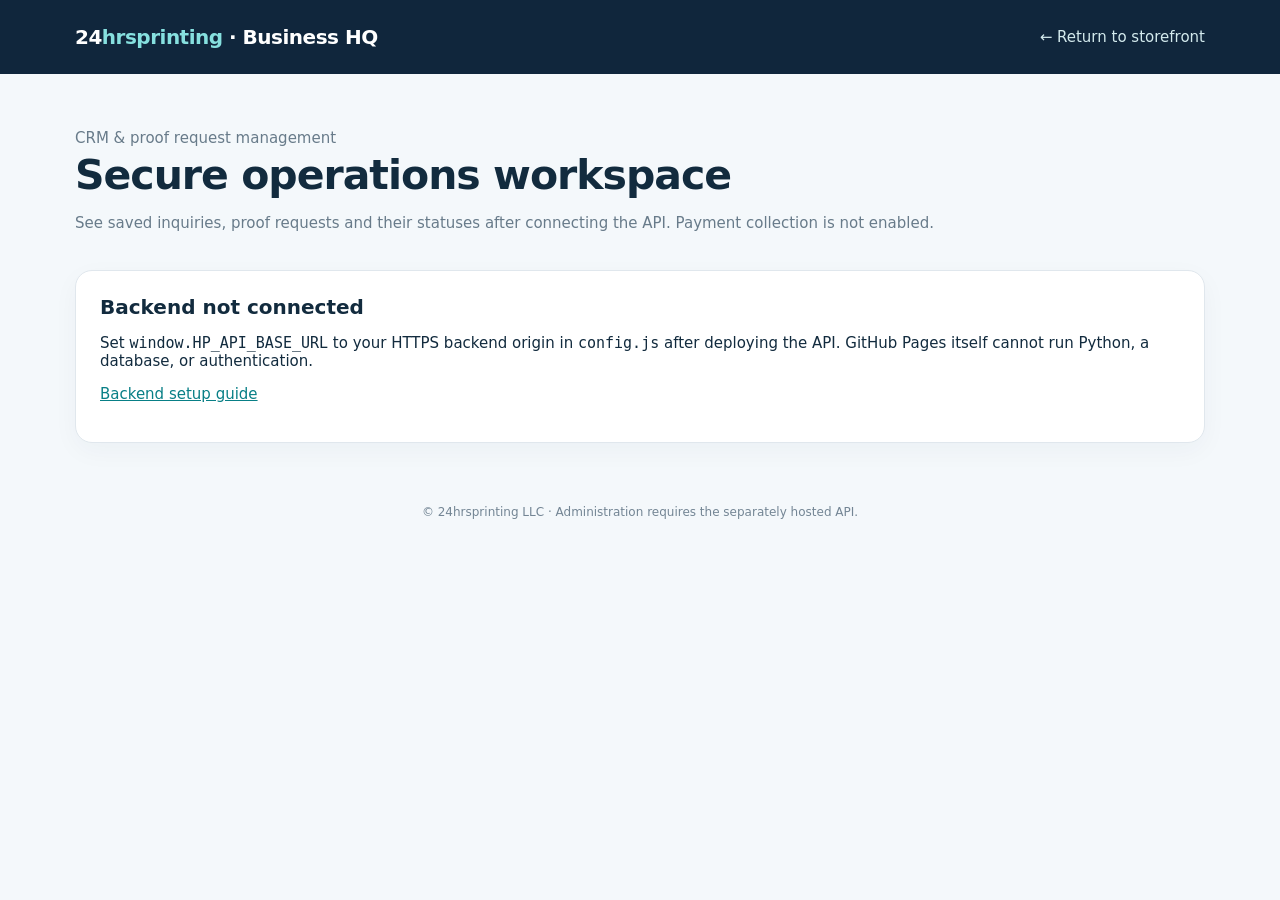
==== admin.html @ 044d811c "Restore complete admin.html source" ====
<!doctype html>
<html lang="en"><head>
<meta charset="utf-8"><meta name="viewport" content="width=device-width,initial-scale=1">
<meta name="robots" content="noindex,nofollow">
<meta name="color-scheme" content="light">
<title>Business HQ | 24hrsprinting</title>
<style>
:root{font-family:Inter,system-ui,-apple-system,"Segoe UI",sans-serif;color:#122b3e;background:#f4f8fb;font-size:15px}*{box-sizing:border-box}body{margin:0}a{color:#087f86}button,input,select{font:inherit}button{cursor:pointer}.wrap{max-width:1170px;margin:0 auto;padding:25px 20px}.top{background:#10263c;color:white}.top .wrap{display:flex;align-items:center;justify-content:space-between;gap:12px;flex-wrap:wrap}.top a{color:#d3eaed;text-decoration:none}.brand{font-size:20px;font-weight:900;letter-spacing:-.5px}.brand em{color:#86e0df;font-style:normal}.intro{padding:30px 0 6px}h1{font-size:clamp(29px,4vw,41px);letter-spacing:-1px;margin:4px 0 7px}h2{font-size:20px;margin:0 0 13px}.muted{color:#687b8a}.card{background:white;border:1px solid #e0e7ed;border-radius:17px;padding:24px;box-shadow:0 8px 26px #1230470a;margin:17px 0}.login{max-width:490px}.field{display:flex;flex-direction:column;gap:6px;margin:14px 0}.field label{font-weight:700;font-size:13px}.field input{border:1px solid #c9d8e2;border-radius:9px;padding:12px;outline-color:#087f86}.btn{background:#0b7179;color:white;border:0;border-radius:9px;padding:12px 17px;font-weight:800}.btn:hover{background:#065a61}.btn:disabled{opacity:.6;cursor:not-allowed}.btn.secondary{background:#eff5f6;color:#244656}.btn.small{padding:7px 11px;font-size:12px}.error{background:#fff1ed;border:1px solid #ffd7ce;color:#993d29;border-radius:9px;padding:12px;margin:14px 0}.success{background:#e6f5f0;color:#0a6556;border-radius:9px;padding:12px;margin:14px 0}.badge{display:inline-block;background:#e9f5f4;color:#0a676c;border-radius:99px;padding:4px 9px;font-size:12px;font-weight:750}.stats{display:grid;grid-template-columns:repeat(4,1fr);gap:14px}.stat strong{font-size:30px;display:block;margin:5px 0}.tabs{display:flex;gap:9px;flex-wrap:wrap;margin:16px 0}.table-wrap{overflow:auto}.grid-table{width:100%;border-collapse:collapse;font-size:13px;min-width:770px}.grid-table th,.grid-table td{border-bottom:1px solid #e6edf2;text-align:left;padding:12px 10px;vertical-align:top}.grid-table th{color:#64798b;font-size:12px}.grid-table small{display:block;color:#738594}.grid-table select{border:1px solid #d4e3ea;border-radius:8px;padding:7px;background:#fff;max-width:156px}.message{max-width:480px;overflow-wrap:anywhere}.nowrap{white-space:nowrap}.hide{display:none!important}.bar{display:flex;gap:10px;align-items:center;justify-content:space-between;flex-wrap:wrap}.notice{border-left:3px solid #e4a047;padding:10px 15px;background:#fff9ee;color:#77551c;border-radius:5px}footer{padding:20px;text-align:center;color:#738594;font-size:12px}@media(max-width:750px){.stats{grid-template-columns:repeat(2,1fr)}.wrap{padding:20px 14px}.card{padding:17px}}
</style>
<script src="config.js"></script>
</head><body>
<header class="top"><div class="wrap"><span class="brand">24<em>hrsprinting</em> · Business HQ</span><a href="./index.html">← Return to storefront</a></div></header>
<main class="wrap"><div class="intro"><p class="muted" style="margin:0">CRM & proof request management</p><h1>Secure operations workspace</h1><p class="muted">See saved inquiries, proof requests and their statuses after connecting the API. Payment collection is not enabled.</p></div>
<div id="setup" class="card hide"><h2>Backend not connected</h2><p>Set <code>window.HP_API_BASE_URL</code> to your HTTPS backend origin in <code>config.js</code> after deploying the API. GitHub Pages itself cannot run Python, a database, or authentication.</p><p><a href="./backend/README.md">Backend setup guide</a></p></div>
<section id="loginPanel" class="card login hide"><h2>Administrator sign in</h2><form id="loginForm"><div class="field"><label for="email">Work email</label><input id="email" type="email" autocomplete="username" required></div><div class="field"><label for="password">Password</label><input id="password" type="password" autocomplete="current-password" required></div><button type="submit" class="btn">Sign in securely</button></form><div id="loginMsg" aria-live="polite"></div><p class="muted" style="font-size:12px">Credentials are checked by the backend, not by this public HTML file. Do not use the same password as GitHub.</p></section>
<section id="dashboard" class="hide"><div class="bar"><div><span id="role" class="badge"></span> <span id="health" class="muted"></span></div><div><button id="reload" class="btn secondary small" type="button">Refresh</button> <button id="logout" class="btn secondary small" type="button">Sign out</button></div></div><div class="stats" id="stats"></div><div class="tabs"><button id="showQuotes" class="btn small" type="button">Quote requests</button><button id="showOrders" class="btn secondary small" type="button">Proof orders</button></div><div class="notice">A request reference is not a paid order or authorization to manufacture. Validate artwork, pricing, taxes, shipping, and payment separately.</div><div id="records" class="card"><p class="muted">Loading…</p></div><div id="actionMsg" aria-live="polite"></div></section>
</main><footer>© 24hrsprinting LLC · Administration requires the separately hosted API.</footer>
<script>
(()=>{'use strict';
const BASE=String(window.HP_API_BASE_URL||'').trim().replace(/\/$/,'');
const el=id=>document.getElementById(id),text=(id,value)=>el(id).textContent=String(value??'');
let token='',section='quotes',userRole='';
const e=s=>String(s??'').replace(/[&<>"']/g,c=>({'&':'&amp;','<':'&lt;','>':'&gt;','"':'&quot;',"'":'&#39;'}[c]));
function error(message){const d=document.createElement('div');d.className='error';d.textContent=message;return d}
async function api(path,options={}){const r=await fetch(BASE+path,{...options,headers:{'Content-Type':'application/json',...(token?{Authorization:'Bearer '+token}:{}),...options.headers}});const data=await r.json().catch(()=>({}));if(!r.ok)throw Error(typeof data.detail==='string'?data.detail:'HTTP '+r.status);return data;}
function signOut(){token='';userRole='';el('dashboard').classList.add('hide');el('loginPanel').classList.remove('hide');el('password').value='';text('loginMsg','');}
async function signIn(event){event.preventDefault();const b=event.submitter;b.disabled=true;el('loginMsg').replaceChildren();try{const result=await api('/api/v1/admin/login',{method:'POST',body:JSON.stringify({email:el('email').value,password:el('password').value})});token=result.access_token;userRole=result.role;el('loginPanel').classList.add('hide');el('dashboard').classList.remove('hide');text('role','Role: '+userRole);el('password').value='';await load();}catch(err){el('loginMsg').replaceChildren(error(err.message));}finally{b.disabled=false}}
async function load(){try{const counts=await api('/api/v1/admin/dashboard');el('stats').innerHTML=[['Contacts',counts.contacts],['Quote requests',counts.quotes],['Proof requests',counts.orders],['Products',counts.products]].map(([label,value])=>`<article class="card stat"><span class="muted">${e(label)}</span><strong>${Number(value)||0}</strong></article>`).join('');text('health','API connected · no payments');await loadRecords();}catch(err){el('actionMsg').replaceChildren(error('Failed to load: '+err.message));if(/session|sign in|token|account/i.test(err.message))signOut()}}
function statusSelect(record,collection){const readOnly=userRole==='viewer';const statuses=collection==='quotes'?['new','reviewing','proof_in_progress','proof_sent','awaiting_approval','approved','closed','cancelled']:['proof_requested','reviewing','proof_in_progress','proof_sent','awaiting_approval','approved','closed','cancelled'];if(readOnly)return `<span class="badge">${e(record.status)}</span>`;return `<select aria-label="Status for ${e(record.reference)}" data-id="${e(record.reference)}" data-kind="${collection}">${statuses.map(status=>`<option value="${status}" ${record.status===status?'selected':''}>${status.replaceAll('_',' ')}</option>`).join('')}</select>`;}
async function loadRecords(){section=section==='orders'?'orders':'quotes';el('showQuotes').className='btn '+(section==='quotes'?'':'secondary ')+'small';el('showOrders').className='btn '+(section==='orders'?'':'secondary ')+'small';let data=await api('/api/v1/admin/'+section);let list=data[section];if(!list.length){el('records').innerHTML='<p class="muted">No requests yet.</p>';return;}el('records').innerHTML=`<h2>${section==='quotes'?'Free proof quote inquiries':'Order proof requests'}</h2><div class="table-wrap"><table class="grid-table"><thead><tr><th>Reference</th><th>Contact</th><th>${section==='quotes'?'Product / Quantity':'Items / Estimate'}</th><th>Created</th><th>Status</th></tr></thead><tbody>${list.map(row=>`<tr><td class="nowrap"><b>${e(row.reference)}</b></td><td>${e(row.name)}<small>${e(row.email)}</small><small>${e(row.company||'')}</small></td><td>${section==='quotes'?`${e(row.product_id)} · ${Number(row.quantity).toLocaleString()} pcs<small>${e(row.notes||'')}</small>`:`${row.items.map(x=>e(x.product_id)+' · '+Number(x.quantity).toLocaleString()).join('<br>')}<small>Illustrative $${e(row.estimated_subtotal_usd)} before shipping/tax</small>`}</td><td>${e(String(row.created_at).slice(0,10))}</td><td>${statusSelect(row,section)}</td></tr>`).join('')}</tbody></table></div>`;}
async function changeStatus(event){const select=event.target.closest('[data-kind][data-id]');if(!select)return;const old=select.dataset.current||'';select.disabled=true;el('actionMsg').replaceChildren();try{await api(`/api/v1/admin/${select.dataset.kind}/${encodeURIComponent(select.dataset.id)}`,{method:'PATCH',body:JSON.stringify({status:select.value})});const d=document.createElement('div');d.className='success';d.textContent=`Updated ${select.dataset.id} to ${select.value}`;el('actionMsg').append(d)}catch(err){el('actionMsg').replaceChildren(error('Update failed: '+err.message));await loadRecords()}finally{select.disabled=false}}
if(!BASE){el('setup').classList.remove('hide')}else{el('loginPanel').classList.remove('hide');el('loginForm').addEventListener('submit',signIn);el('logout').addEventListener('click',signOut);el('reload').addEventListener('click',load);el('showQuotes').addEventListener('click',()=>{section='quotes';loadRecords().catch(err=>el('actionMsg').replaceChildren(error(err.message)))});el('showOrders').addEventListener('click',()=>{section='orders';loadRecords().catch(err=>el('actionMsg').replaceChildren(error(err.message)))});el('records').addEventListener('change',changeStatus);}
})();
</script></body></html>
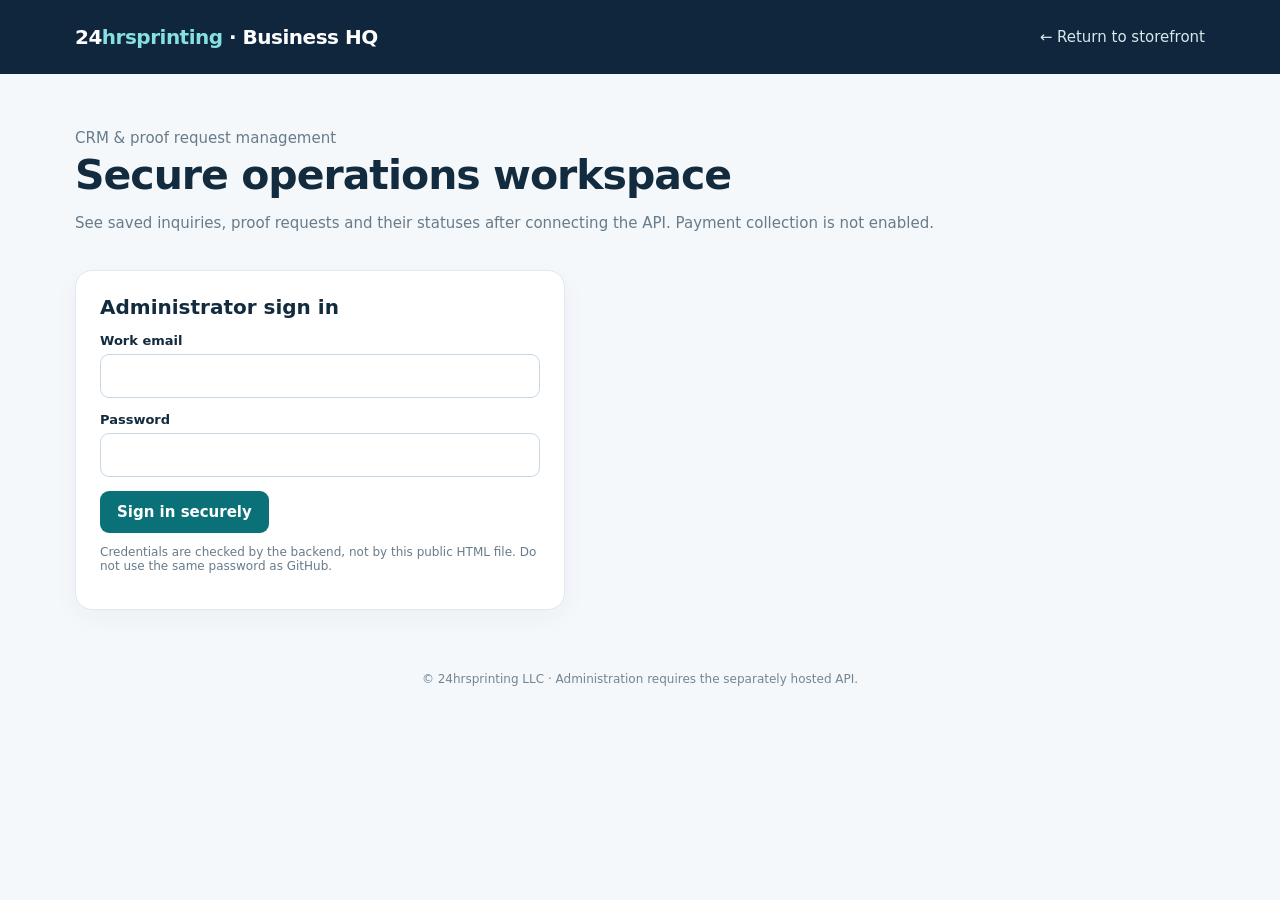
==== commit cceda0da: "Add live CRM, editable catalog, test quote workflow and honest module references" ====
--- a/admin.html
+++ b/admin.html
@@ -13,7 +13,7 @@
 <main class="wrap"><div class="intro"><p class="muted" style="margin:0">CRM & proof request management</p><h1>Secure operations workspace</h1><p class="muted">See saved inquiries, proof requests and their statuses after connecting the API. Payment collection is not enabled.</p></div>
 <div id="setup" class="card hide"><h2>Backend not connected</h2><p>Set <code>window.HP_API_BASE_URL</code> to your HTTPS backend origin in <code>config.js</code> after deploying the API. GitHub Pages itself cannot run Python, a database, or authentication.</p><p><a href="./backend/README.md">Backend setup guide</a></p></div>
 <section id="loginPanel" class="card login hide"><h2>Administrator sign in</h2><form id="loginForm"><div class="field"><label for="email">Work email</label><input id="email" type="email" autocomplete="username" required></div><div class="field"><label for="password">Password</label><input id="password" type="password" autocomplete="current-password" required></div><button type="submit" class="btn">Sign in securely</button></form><div id="loginMsg" aria-live="polite"></div><p class="muted" style="font-size:12px">Credentials are checked by the backend, not by this public HTML file. Do not use the same password as GitHub.</p></section>
-<section id="dashboard" class="hide"><div class="bar"><div><span id="role" class="badge"></span> <span id="health" class="muted"></span></div><div><button id="reload" class="btn secondary small" type="button">Refresh</button> <button id="logout" class="btn secondary small" type="button">Sign out</button></div></div><div class="stats" id="stats"></div><div class="tabs"><button id="showQuotes" class="btn small" type="button">Quote requests</button><button id="showOrders" class="btn secondary small" type="button">Proof orders</button></div><div class="notice">A request reference is not a paid order or authorization to manufacture. Validate artwork, pricing, taxes, shipping, and payment separately.</div><div id="records" class="card"><p class="muted">Loading…</p></div><div id="actionMsg" aria-live="polite"></div></section>
+<section id="dashboard" class="hide"><div class="bar"><div><span id="role" class="badge"></span> <span id="health" class="muted"></span></div><div><button id="reload" class="btn secondary small" type="button">Refresh</button> <button id="logout" class="btn secondary small" type="button">Sign out</button></div></div><div class="stats" id="stats"></div><div class="tabs"><button id="showQuotes" class="btn small" type="button">Quote requests</button><button id="showOrders" class="btn secondary small" type="button">Proof orders</button><button id="showContacts" class="btn secondary small" type="button">Contacts</button><button id="showProducts" class="btn secondary small" type="button">Products & pricing</button><button id="showTest" class="btn secondary small" type="button">Test workflow</button><button id="showReference" class="btn secondary small" type="button">Other modules</button></div><div class="notice">A request reference is not a paid order or authorization to manufacture. Validate artwork, pricing, taxes, shipping, and payment separately.</div><div id="records" class="card"><p class="muted">Loading…</p></div><div id="actionMsg" aria-live="polite"></div></section>
 </main><footer>© 24hrsprinting LLC · Administration requires the separately hosted API.</footer>
 <script>
 (()=>{'use strict';
@@ -28,7 +28,16 @@
 async function load(){try{const counts=await api('/api/v1/admin/dashboard');el('stats').innerHTML=[['Contacts',counts.contacts],['Quote requests',counts.quotes],['Proof requests',counts.orders],['Products',counts.products]].map(([label,value])=>`<article class="card stat"><span class="muted">${e(label)}</span><strong>${Number(value)||0}</strong></article>`).join('');text('health','API connected · no payments');await loadRecords();}catch(err){el('actionMsg').replaceChildren(error('Failed to load: '+err.message));if(/session|sign in|token|account/i.test(err.message))signOut()}}
 function statusSelect(record,collection){const readOnly=userRole==='viewer';const statuses=collection==='quotes'?['new','reviewing','proof_in_progress','proof_sent','awaiting_approval','approved','closed','cancelled']:['proof_requested','reviewing','proof_in_progress','proof_sent','awaiting_approval','approved','closed','cancelled'];if(readOnly)return `<span class="badge">${e(record.status)}</span>`;return `<select aria-label="Status for ${e(record.reference)}" data-id="${e(record.reference)}" data-kind="${collection}">${statuses.map(status=>`<option value="${status}" ${record.status===status?'selected':''}>${status.replaceAll('_',' ')}</option>`).join('')}</select>`;}
 async function loadRecords(){section=section==='orders'?'orders':'quotes';el('showQuotes').className='btn '+(section==='quotes'?'':'secondary ')+'small';el('showOrders').className='btn '+(section==='orders'?'':'secondary ')+'small';let data=await api('/api/v1/admin/'+section);let list=data[section];if(!list.length){el('records').innerHTML='<p class="muted">No requests yet.</p>';return;}el('records').innerHTML=`<h2>${section==='quotes'?'Free proof quote inquiries':'Order proof requests'}</h2><div class="table-wrap"><table class="grid-table"><thead><tr><th>Reference</th><th>Contact</th><th>${section==='quotes'?'Product / Quantity':'Items / Estimate'}</th><th>Created</th><th>Status</th></tr></thead><tbody>${list.map(row=>`<tr><td class="nowrap"><b>${e(row.reference)}</b></td><td>${e(row.name)}<small>${e(row.email)}</small><small>${e(row.company||'')}</small></td><td>${section==='quotes'?`${e(row.product_id)} · ${Number(row.quantity).toLocaleString()} pcs<small>${e(row.notes||'')}</small>`:`${row.items.map(x=>e(x.product_id)+' · '+Number(x.quantity).toLocaleString()).join('<br>')}<small>Illustrative $${e(row.estimated_subtotal_usd)} before shipping/tax</small>`}</td><td>${e(String(row.created_at).slice(0,10))}</td><td>${statusSelect(row,section)}</td></tr>`).join('')}</tbody></table></div>`;}
+
+function setSection(next){section=next;for(const [id,key] of [['showQuotes','quotes'],['showOrders','orders'],['showContacts','contacts'],['showProducts','products'],['showTest','test'],['showReference','reference']])el(id).className='btn '+(section===key?'':'secondary ')+'small';el('actionMsg').replaceChildren();if(['quotes','orders'].includes(section))return loadRecords();if(section==='contacts')return showContacts();if(section==='products')return showProducts();if(section==='test')return showTest();if(section==='reference')return showReference();}
+async function showContacts(){let d=await api('/api/v1/admin/contacts');const rows=d.contacts||[];el('records').innerHTML='<h2>Customers and contacts</h2>'+(rows.length?'<div class="table-wrap"><table class="grid-table"><thead><tr><th>Name</th><th>Email</th><th>Company</th><th>Phone</th></tr></thead><tbody>'+rows.map(x=>'<tr><td>'+e(x.name)+'</td><td>'+e(x.email)+'</td><td>'+e(x.company)+'</td><td>'+e(x.phone)+'</td></tr>').join('')+'</tbody></table></div>':'<p class="muted">No contacts yet. Use Test workflow to create a sample.</p>');}
+async function showProducts(){const d=await api('/api/v1/products');el('records').innerHTML='<h2>Live product catalog and illustrative pricing</h2><p class="muted">Admin changes are saved in Supabase. Refresh the storefront to see revised names, minimums or sample price estimates. These are not approved customer selling prices.</p><div id="productRows"></div>';el('productRows').innerHTML=(d.products||[]).map(p=>'<form class="product-edit card" data-product-id="'+e(p.id)+'"><div class="bar"><b>'+e(p.id)+' · '+e(p.category)+'</b><span class="badge">Live catalog</span></div><div class="field"><label>Product name</label><input name="name" required minlength="3" maxlength="160" value="'+e(p.name)+'"></div><div class="bar"><div class="field"><label>Minimum quantity</label><input name="minimum" type="number" min="1" max="200000" required value="'+Number(p.minimum)+'"></div><div class="field"><label>Illustrative unit USD</label><input name="price" type="number" step="0.01" min="0.01" max="100000" required value="'+e(p.estimate_unit_usd)+'"></div><button class="btn small" type="submit">Save product</button></div></form>').join('');}
+function showTest(){el('records').innerHTML='<h2>End-to-end test: Storefront → Render → Supabase → Business HQ</h2><p class="muted">Create a clearly marked synthetic quote in the real test database. No payment, email, artwork upload or manufacturing order is created.</p><p><button class="btn" id="runTestQuote" type="button">Create sample lanyard quote</button></p><p class="muted">After success, open Quote requests. Your generated reference should appear with a test customer.</p><p><a href="./index.html#quote" target="_blank" rel="noopener">Open storefront free-proof form ↗</a></p><div id="testMessage" aria-live="polite"></div>';el('runTestQuote').addEventListener('click',async()=>{const btn=el('runTestQuote');btn.disabled=true;el('testMessage').replaceChildren();try{const resp=await api('/api/v1/quotes',{method:'POST',body:JSON.stringify({name:'24hrsprinting Test Buyer',email:'test-buyer@example.invalid',company:'INTERNAL TEST - DO NOT FULFILL',product_id:'lanyard',quantity:100,notes:'AUTOMATED MANUAL TEST RECORD - no fulfillment or payment'})});let box=document.createElement('div');box.className='success';box.textContent='Saved to backend: '+resp.reference+'. Open Quote requests to verify.';el('testMessage').append(box);await loadCounts();}catch(err){el('testMessage').append(error(err.message))}finally{btn.disabled=false}});}
+function showReference(){const modules=[['Artwork & proof studio','Reference only — secure artwork uploads, proof versions, approvals and antivirus scanning are not connected'],['Vendor management','Reference only — supplier profiles, costing, purchase orders and quality-control milestones are not connected'],['Marketing & AI','Reference only — social publishing, content generation, GetResponse, WhatsApp and approval workflows are not connected'],['Payments & shipping','Reference only — payment links, tax, shipping rates and tracking are not connected'],['Security and audit','Authentication and role checks exist in the API; monitoring, export, backups and incident alerts require further implementation']];el('records').innerHTML='<h2>Future Business HQ modules — reference gallery</h2><p class="notice">These are specifications, not enabled integrations. No fake operational counters or working buttons are shown.</p><div class="stats">'+modules.map(([title,desc])=>'<article class="card"><h2>'+e(title)+'</h2><p class="muted">'+e(desc)+'</p><span class="badge">Planned / demo</span></article>').join('')+'</div>';}
+async function loadCounts(){const d=await api('/api/v1/admin/dashboard');el('stats').innerHTML=[['Contacts',d.contacts],['Quote requests',d.quotes],['Proof requests',d.orders],['Products',d.products]].map(([label,value])=>'<article class="card stat"><span class="muted">'+e(label)+'</span><strong>'+Number(value||0)+'</strong></article>').join('');}
+async function editProduct(event){const form=event.target.closest('.product-edit');if(!form)return;event.preventDefault();const id=form.dataset.productId;const btn=form.querySelector('button[type=submit]');btn.disabled=true;el('actionMsg').replaceChildren();try{const body={name:form.elements.namedItem('name').value,minimum:Number(form.elements.namedItem('minimum').value),unit_cents:Math.round(Number(form.elements.namedItem('price').value)*100)};const out=await api('/api/v1/admin/products/'+encodeURIComponent(id),{method:'PATCH',body:JSON.stringify(body)});let done=document.createElement('div');done.className='success';done.textContent='Saved '+out.name+' to database. Refresh the storefront to see the change.';el('actionMsg').append(done);}catch(err){el('actionMsg').append(error('Save failed: '+err.message))}finally{btn.disabled=false}}
+
 async function changeStatus(event){const select=event.target.closest('[data-kind][data-id]');if(!select)return;const old=select.dataset.current||'';select.disabled=true;el('actionMsg').replaceChildren();try{await api(`/api/v1/admin/${select.dataset.kind}/${encodeURIComponent(select.dataset.id)}`,{method:'PATCH',body:JSON.stringify({status:select.value})});const d=document.createElement('div');d.className='success';d.textContent=`Updated ${select.dataset.id} to ${select.value}`;el('actionMsg').append(d)}catch(err){el('actionMsg').replaceChildren(error('Update failed: '+err.message));await loadRecords()}finally{select.disabled=false}}
-if(!BASE){el('setup').classList.remove('hide')}else{el('loginPanel').classList.remove('hide');el('loginForm').addEventListener('submit',signIn);el('logout').addEventListener('click',signOut);el('reload').addEventListener('click',load);el('showQuotes').addEventListener('click',()=>{section='quotes';loadRecords().catch(err=>el('actionMsg').replaceChildren(error(err.message)))});el('showOrders').addEventListener('click',()=>{section='orders';loadRecords().catch(err=>el('actionMsg').replaceChildren(error(err.message)))});el('records').addEventListener('change',changeStatus);}
+if(!BASE){el('setup').classList.remove('hide')}else{el('loginPanel').classList.remove('hide');el('loginForm').addEventListener('submit',signIn);el('logout').addEventListener('click',signOut);el('reload').addEventListener('click',load);for(const [id,key] of [['showQuotes','quotes'],['showOrders','orders'],['showContacts','contacts'],['showProducts','products'],['showTest','test'],['showReference','reference']])el(id).addEventListener('click',()=>setSection(key).catch(err=>el('actionMsg').replaceChildren(error(err.message))));el('records').addEventListener('change',changeStatus);el('records').addEventListener('submit',editProduct);}
 })();
 </script></body></html>
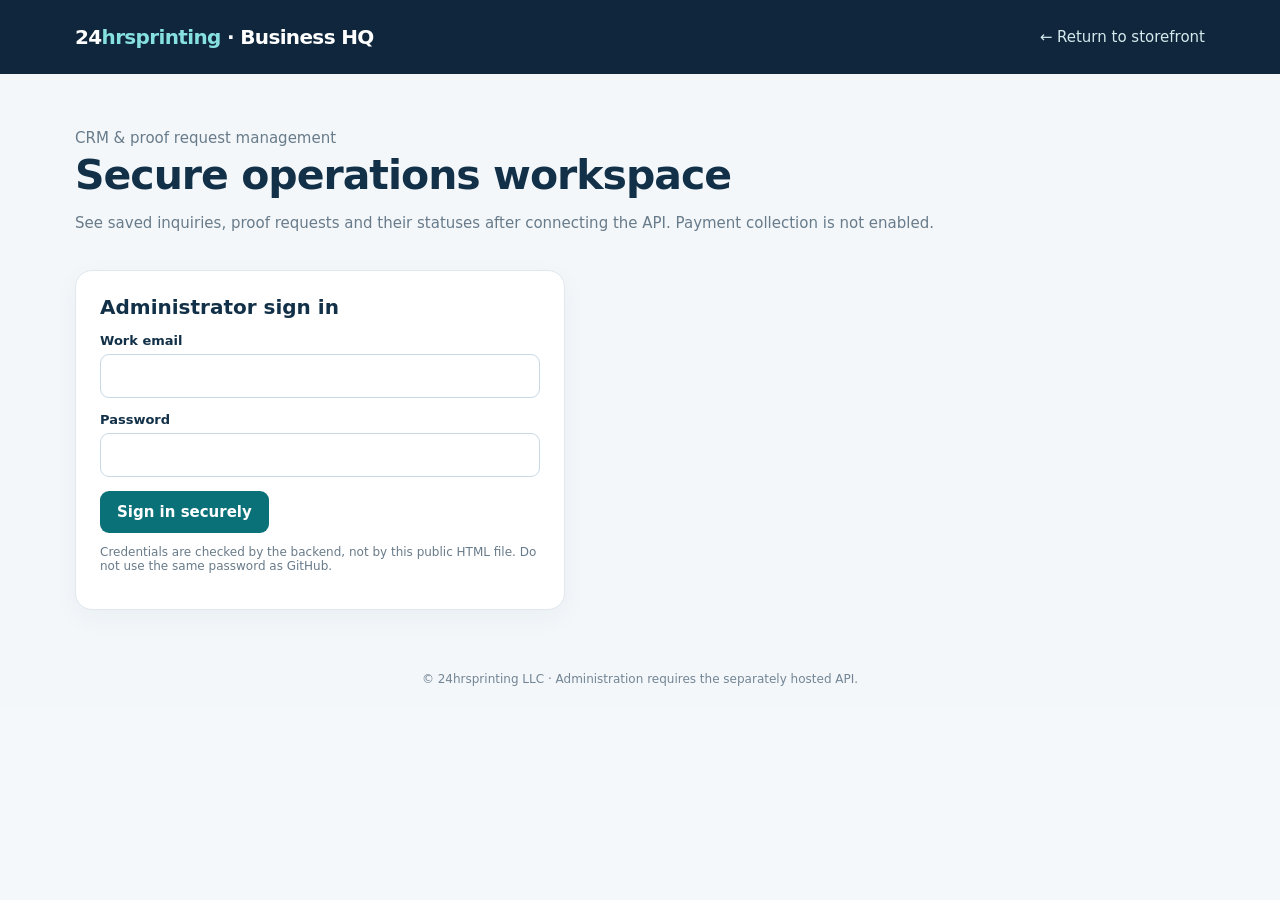
==== commit 429e18be: "Integrate responsive Business HQ navigation, diagnostics, and audited modules" ====
--- a/admin.html
+++ b/admin.html
@@ -7,13 +7,14 @@
 <style>
 :root{font-family:Inter,system-ui,-apple-system,"Segoe UI",sans-serif;color:#122b3e;background:#f4f8fb;font-size:15px}*{box-sizing:border-box}body{margin:0}a{color:#087f86}button,input,select{font:inherit}button{cursor:pointer}.wrap{max-width:1170px;margin:0 auto;padding:25px 20px}.top{background:#10263c;color:white}.top .wrap{display:flex;align-items:center;justify-content:space-between;gap:12px;flex-wrap:wrap}.top a{color:#d3eaed;text-decoration:none}.brand{font-size:20px;font-weight:900;letter-spacing:-.5px}.brand em{color:#86e0df;font-style:normal}.intro{padding:30px 0 6px}h1{font-size:clamp(29px,4vw,41px);letter-spacing:-1px;margin:4px 0 7px}h2{font-size:20px;margin:0 0 13px}.muted{color:#687b8a}.card{background:white;border:1px solid #e0e7ed;border-radius:17px;padding:24px;box-shadow:0 8px 26px #1230470a;margin:17px 0}.login{max-width:490px}.field{display:flex;flex-direction:column;gap:6px;margin:14px 0}.field label{font-weight:700;font-size:13px}.field input{border:1px solid #c9d8e2;border-radius:9px;padding:12px;outline-color:#087f86}.btn{background:#0b7179;color:white;border:0;border-radius:9px;padding:12px 17px;font-weight:800}.btn:hover{background:#065a61}.btn:disabled{opacity:.6;cursor:not-allowed}.btn.secondary{background:#eff5f6;color:#244656}.btn.small{padding:7px 11px;font-size:12px}.error{background:#fff1ed;border:1px solid #ffd7ce;color:#993d29;border-radius:9px;padding:12px;margin:14px 0}.success{background:#e6f5f0;color:#0a6556;border-radius:9px;padding:12px;margin:14px 0}.badge{display:inline-block;background:#e9f5f4;color:#0a676c;border-radius:99px;padding:4px 9px;font-size:12px;font-weight:750}.stats{display:grid;grid-template-columns:repeat(4,1fr);gap:14px}.stat strong{font-size:30px;display:block;margin:5px 0}.tabs{display:flex;gap:9px;flex-wrap:wrap;margin:16px 0}.table-wrap{overflow:auto}.grid-table{width:100%;border-collapse:collapse;font-size:13px;min-width:770px}.grid-table th,.grid-table td{border-bottom:1px solid #e6edf2;text-align:left;padding:12px 10px;vertical-align:top}.grid-table th{color:#64798b;font-size:12px}.grid-table small{display:block;color:#738594}.grid-table select{border:1px solid #d4e3ea;border-radius:8px;padding:7px;background:#fff;max-width:156px}.message{max-width:480px;overflow-wrap:anywhere}.nowrap{white-space:nowrap}.hide{display:none!important}.bar{display:flex;gap:10px;align-items:center;justify-content:space-between;flex-wrap:wrap}.notice{border-left:3px solid #e4a047;padding:10px 15px;background:#fff9ee;color:#77551c;border-radius:5px}footer{padding:20px;text-align:center;color:#738594;font-size:12px}@media(max-width:750px){.stats{grid-template-columns:repeat(2,1fr)}.wrap{padding:20px 14px}.card{padding:17px}}
 </style>
+<link rel="stylesheet" href="./hq-experience.css">
 <script src="config.js"></script>
 </head><body>
 <header class="top"><div class="wrap"><span class="brand">24<em>hrsprinting</em> · Business HQ</span><a href="./index.html">← Return to storefront</a></div></header>
 <main class="wrap"><div class="intro"><p class="muted" style="margin:0">CRM & proof request management</p><h1>Secure operations workspace</h1><p class="muted">See saved inquiries, proof requests and their statuses after connecting the API. Payment collection is not enabled.</p></div>
 <div id="setup" class="card hide"><h2>Backend not connected</h2><p>Set <code>window.HP_API_BASE_URL</code> to your HTTPS backend origin in <code>config.js</code> after deploying the API. GitHub Pages itself cannot run Python, a database, or authentication.</p><p><a href="./backend/README.md">Backend setup guide</a></p></div>
 <section id="loginPanel" class="card login hide"><h2>Administrator sign in</h2><form id="loginForm"><div class="field"><label for="email">Work email</label><input id="email" type="email" autocomplete="username" required></div><div class="field"><label for="password">Password</label><input id="password" type="password" autocomplete="current-password" required></div><button type="submit" class="btn">Sign in securely</button></form><div id="loginMsg" aria-live="polite"></div><p class="muted" style="font-size:12px">Credentials are checked by the backend, not by this public HTML file. Do not use the same password as GitHub.</p></section>
-<section id="dashboard" class="hide"><div class="bar"><div><span id="role" class="badge"></span> <span id="health" class="muted"></span></div><div><button id="reload" class="btn secondary small" type="button">Refresh</button> <button id="logout" class="btn secondary small" type="button">Sign out</button></div></div><div class="stats" id="stats"></div><div class="tabs"><button id="showQuotes" class="btn small" type="button">Quote requests</button><button id="showOrders" class="btn secondary small" type="button">Proof orders</button><button id="showContacts" class="btn secondary small" type="button">Contacts</button><button id="showProducts" class="btn secondary small" type="button">Products & pricing</button><button id="showTest" class="btn secondary small" type="button">Test workflow</button><button id="showReference" class="btn secondary small" type="button">Other modules</button></div><div class="notice">A request reference is not a paid order or authorization to manufacture. Validate artwork, pricing, taxes, shipping, and payment separately.</div><div id="records" class="card"><p class="muted">Loading…</p></div><div id="actionMsg" aria-live="polite"></div></section>
+<section id="dashboard" class="hide hq-layout"><nav id="hqNav" class="hq-side" aria-label="Business HQ sections"></nav><div class="hq-content"><div class="bar"><div><span id="role" class="badge"></span> <span id="health" class="muted"></span></div><div><button id="reload" class="btn secondary small" type="button">Refresh</button> <button id="logout" class="btn secondary small" type="button">Sign out</button></div></div><div class="stats" id="stats"></div><div class="tabs"><button id="showQuotes" class="btn small" type="button">Quote requests</button><button id="showOrders" class="btn secondary small" type="button">Proof orders</button><button id="showContacts" class="btn secondary small" type="button">Contacts</button><button id="showProducts" class="btn secondary small" type="button">Products & pricing</button><button id="showTest" class="btn secondary small" type="button">Test workflow</button><button id="showReference" class="btn secondary small" type="button">Other modules</button><button id="showAudit" class="btn secondary small" type="button">Audit history</button></div><div class="notice">A request reference is not a paid order or authorization to manufacture. Validate artwork, pricing, taxes, shipping, and payment separately.</div><div id="records" class="card"><p class="muted">Loading…</p></div><div id="actionMsg" aria-live="polite"></div></div></section>
 </main><footer>© 24hrsprinting LLC · Administration requires the separately hosted API.</footer>
 <script>
 (()=>{'use strict';
@@ -29,15 +30,20 @@
 function statusSelect(record,collection){const readOnly=userRole==='viewer';const statuses=collection==='quotes'?['new','reviewing','proof_in_progress','proof_sent','awaiting_approval','approved','closed','cancelled']:['proof_requested','reviewing','proof_in_progress','proof_sent','awaiting_approval','approved','closed','cancelled'];if(readOnly)return `<span class="badge">${e(record.status)}</span>`;return `<select aria-label="Status for ${e(record.reference)}" data-id="${e(record.reference)}" data-kind="${collection}">${statuses.map(status=>`<option value="${status}" ${record.status===status?'selected':''}>${status.replaceAll('_',' ')}</option>`).join('')}</select>`;}
 async function loadRecords(){section=section==='orders'?'orders':'quotes';el('showQuotes').className='btn '+(section==='quotes'?'':'secondary ')+'small';el('showOrders').className='btn '+(section==='orders'?'':'secondary ')+'small';let data=await api('/api/v1/admin/'+section);let list=data[section];if(!list.length){el('records').innerHTML='<p class="muted">No requests yet.</p>';return;}el('records').innerHTML=`<h2>${section==='quotes'?'Free proof quote inquiries':'Order proof requests'}</h2><div class="table-wrap"><table class="grid-table"><thead><tr><th>Reference</th><th>Contact</th><th>${section==='quotes'?'Product / Quantity':'Items / Estimate'}</th><th>Created</th><th>Status</th></tr></thead><tbody>${list.map(row=>`<tr><td class="nowrap"><b>${e(row.reference)}</b></td><td>${e(row.name)}<small>${e(row.email)}</small><small>${e(row.company||'')}</small></td><td>${section==='quotes'?`${e(row.product_id)} · ${Number(row.quantity).toLocaleString()} pcs<small>${e(row.notes||'')}</small>`:`${row.items.map(x=>e(x.product_id)+' · '+Number(x.quantity).toLocaleString()).join('<br>')}<small>Illustrative $${e(row.estimated_subtotal_usd)} before shipping/tax</small>`}</td><td>${e(String(row.created_at).slice(0,10))}</td><td>${statusSelect(row,section)}</td></tr>`).join('')}</tbody></table></div>`;}
 
-function setSection(next){section=next;for(const [id,key] of [['showQuotes','quotes'],['showOrders','orders'],['showContacts','contacts'],['showProducts','products'],['showTest','test'],['showReference','reference']])el(id).className='btn '+(section===key?'':'secondary ')+'small';el('actionMsg').replaceChildren();if(['quotes','orders'].includes(section))return loadRecords();if(section==='contacts')return showContacts();if(section==='products')return showProducts();if(section==='test')return showTest();if(section==='reference')return showReference();}
+function setSection(next){section=next;for(const [id,key] of [['showQuotes','quotes'],['showOrders','orders'],['showContacts','contacts'],['showProducts','products'],['showTest','test'],['showReference','reference'],['showAudit','audit']])el(id).className='btn '+(section===key?'':'secondary ')+'small';el('actionMsg').replaceChildren();if(['quotes','orders'].includes(section))return loadRecords();if(section==='contacts')return showContacts();if(section==='products')return showProducts();if(section==='test')return showTest();if(section==='reference')return showReference();if(section==='audit')return showAudit();}
 async function showContacts(){let d=await api('/api/v1/admin/contacts');const rows=d.contacts||[];el('records').innerHTML='<h2>Customers and contacts</h2>'+(rows.length?'<div class="table-wrap"><table class="grid-table"><thead><tr><th>Name</th><th>Email</th><th>Company</th><th>Phone</th></tr></thead><tbody>'+rows.map(x=>'<tr><td>'+e(x.name)+'</td><td>'+e(x.email)+'</td><td>'+e(x.company)+'</td><td>'+e(x.phone)+'</td></tr>').join('')+'</tbody></table></div>':'<p class="muted">No contacts yet. Use Test workflow to create a sample.</p>');}
 async function showProducts(){const d=await api('/api/v1/products');el('records').innerHTML='<h2>Live product catalog and illustrative pricing</h2><p class="muted">Admin changes are saved in Supabase. Refresh the storefront to see revised names, minimums or sample price estimates. These are not approved customer selling prices.</p><div id="productRows"></div>';el('productRows').innerHTML=(d.products||[]).map(p=>'<form class="product-edit card" data-product-id="'+e(p.id)+'"><div class="bar"><b>'+e(p.id)+' · '+e(p.category)+'</b><span class="badge">Live catalog</span></div><div class="field"><label>Product name</label><input name="name" required minlength="3" maxlength="160" value="'+e(p.name)+'"></div><div class="bar"><div class="field"><label>Minimum quantity</label><input name="minimum" type="number" min="1" max="200000" required value="'+Number(p.minimum)+'"></div><div class="field"><label>Illustrative unit USD</label><input name="price" type="number" step="0.01" min="0.01" max="100000" required value="'+e(p.estimate_unit_usd)+'"></div><button class="btn small" type="submit">Save product</button></div></form>').join('');}
-function showTest(){el('records').innerHTML='<h2>End-to-end test: Storefront → Render → Supabase → Business HQ</h2><p class="muted">Create a clearly marked synthetic quote in the real test database. No payment, email, artwork upload or manufacturing order is created.</p><p><button class="btn" id="runTestQuote" type="button">Create sample lanyard quote</button></p><p class="muted">After success, open Quote requests. Your generated reference should appear with a test customer.</p><p><a href="./index.html#quote" target="_blank" rel="noopener">Open storefront free-proof form ↗</a></p><div id="testMessage" aria-live="polite"></div>';el('runTestQuote').addEventListener('click',async()=>{const btn=el('runTestQuote');btn.disabled=true;el('testMessage').replaceChildren();try{const resp=await api('/api/v1/quotes',{method:'POST',body:JSON.stringify({name:'24hrsprinting Test Buyer',email:'test-buyer@example.invalid',company:'INTERNAL TEST - DO NOT FULFILL',product_id:'lanyard',quantity:100,notes:'AUTOMATED MANUAL TEST RECORD - no fulfillment or payment'})});let box=document.createElement('div');box.className='success';box.textContent='Saved to backend: '+resp.reference+'. Open Quote requests to verify.';el('testMessage').append(box);await loadCounts();}catch(err){el('testMessage').append(error(err.message))}finally{btn.disabled=false}});}
+function showTest(){el('records').innerHTML='<h2>End-to-end test: Storefront → Render → Supabase → Business HQ</h2><p class="muted">Create a clearly marked synthetic quote in the real test database. No payment, email, artwork upload or manufacturing order is created.</p><p><button class="btn" id="runTestQuote" type="button">Create sample lanyard quote</button></p><p class="muted">After success, open Quote requests. Your generated reference should appear with a test customer.</p><p><a href="./index.html#quote" target="_blank" rel="noopener">Open storefront free-proof form ↗</a></p><div id="testMessage" aria-live="polite"></div>';el('runTestQuote').addEventListener('click',async()=>{const btn=el('runTestQuote');btn.disabled=true;el('testMessage').replaceChildren();try{const resp=await api('/api/v1/quotes',{method:'POST',body:JSON.stringify({name:'24hrsprinting Test Buyer',email:'test-buyer@example.com',company:'INTERNAL TEST - DO NOT FULFILL',product_id:'lanyard',quantity:100,notes:'AUTOMATED MANUAL TEST RECORD - no fulfillment or payment'})});let box=document.createElement('div');box.className='success';box.textContent='Saved to backend: '+resp.reference+'. Open Quote requests to verify.';el('testMessage').append(box);await loadCounts();}catch(err){el('testMessage').append(error(err.message))}finally{btn.disabled=false}});}
+async function showAudit(){
+const data=await api('/api/v1/admin/audit');
+const rows=data.events||[];
+el('records').innerHTML='<h2>Audit activity</h2><p class="muted">Latest status and catalog changes. This is a limited operational history, not a complete compliance log.</p>'+(rows.length?'<div class="table-wrap"><table class="grid-table"><thead><tr><th>Action</th><th>Reference</th><th>Actor</th><th>Time (UTC)</th></tr></thead><tbody>'+rows.map(x=>'<tr><td>'+e(x.action)+'</td><td>'+e(x.reference)+'</td><td>'+e(x.actor)+'</td><td>'+e(x.created_at)+'</td></tr>').join('')+'</tbody></table></div>':'<p class="muted">No audit events yet.</p>');
+}
 function showReference(){const modules=[['Artwork & proof studio','Reference only — secure artwork uploads, proof versions, approvals and antivirus scanning are not connected'],['Vendor management','Reference only — supplier profiles, costing, purchase orders and quality-control milestones are not connected'],['Marketing & AI','Reference only — social publishing, content generation, GetResponse, WhatsApp and approval workflows are not connected'],['Payments & shipping','Reference only — payment links, tax, shipping rates and tracking are not connected'],['Security and audit','Authentication and role checks exist in the API; monitoring, export, backups and incident alerts require further implementation']];el('records').innerHTML='<h2>Future Business HQ modules — reference gallery</h2><p class="notice">These are specifications, not enabled integrations. No fake operational counters or working buttons are shown.</p><div class="stats">'+modules.map(([title,desc])=>'<article class="card"><h2>'+e(title)+'</h2><p class="muted">'+e(desc)+'</p><span class="badge">Planned / demo</span></article>').join('')+'</div>';}
 async function loadCounts(){const d=await api('/api/v1/admin/dashboard');el('stats').innerHTML=[['Contacts',d.contacts],['Quote requests',d.quotes],['Proof requests',d.orders],['Products',d.products]].map(([label,value])=>'<article class="card stat"><span class="muted">'+e(label)+'</span><strong>'+Number(value||0)+'</strong></article>').join('');}
 async function editProduct(event){const form=event.target.closest('.product-edit');if(!form)return;event.preventDefault();const id=form.dataset.productId;const btn=form.querySelector('button[type=submit]');btn.disabled=true;el('actionMsg').replaceChildren();try{const body={name:form.elements.namedItem('name').value,minimum:Number(form.elements.namedItem('minimum').value),unit_cents:Math.round(Number(form.elements.namedItem('price').value)*100)};const out=await api('/api/v1/admin/products/'+encodeURIComponent(id),{method:'PATCH',body:JSON.stringify(body)});let done=document.createElement('div');done.className='success';done.textContent='Saved '+out.name+' to database. Refresh the storefront to see the change.';el('actionMsg').append(done);}catch(err){el('actionMsg').append(error('Save failed: '+err.message))}finally{btn.disabled=false}}
 
 async function changeStatus(event){const select=event.target.closest('[data-kind][data-id]');if(!select)return;const old=select.dataset.current||'';select.disabled=true;el('actionMsg').replaceChildren();try{await api(`/api/v1/admin/${select.dataset.kind}/${encodeURIComponent(select.dataset.id)}`,{method:'PATCH',body:JSON.stringify({status:select.value})});const d=document.createElement('div');d.className='success';d.textContent=`Updated ${select.dataset.id} to ${select.value}`;el('actionMsg').append(d)}catch(err){el('actionMsg').replaceChildren(error('Update failed: '+err.message));await loadRecords()}finally{select.disabled=false}}
-if(!BASE){el('setup').classList.remove('hide')}else{el('loginPanel').classList.remove('hide');el('loginForm').addEventListener('submit',signIn);el('logout').addEventListener('click',signOut);el('reload').addEventListener('click',load);for(const [id,key] of [['showQuotes','quotes'],['showOrders','orders'],['showContacts','contacts'],['showProducts','products'],['showTest','test'],['showReference','reference']])el(id).addEventListener('click',()=>setSection(key).catch(err=>el('actionMsg').replaceChildren(error(err.message))));el('records').addEventListener('change',changeStatus);el('records').addEventListener('submit',editProduct);}
+if(!BASE){el('setup').classList.remove('hide')}else{el('loginPanel').classList.remove('hide');el('loginForm').addEventListener('submit',signIn);el('logout').addEventListener('click',signOut);el('reload').addEventListener('click',load);for(const [id,key] of [['showQuotes','quotes'],['showOrders','orders'],['showContacts','contacts'],['showProducts','products'],['showTest','test'],['showReference','reference'],['showAudit','audit']])el(id).addEventListener('click',()=>Promise.resolve(setSection(key)).catch(err=>el('actionMsg').replaceChildren(error(err.message))));el('records').addEventListener('change',changeStatus);el('records').addEventListener('submit',editProduct);}
 })();
-</script></body></html>+</script><script src="./hq-experience.js"></script></body></html>
--- a/hq-experience.css
+++ b/hq-experience.css
@@ -0,0 +1,62 @@
+/* Business HQ interface refresh — accessible, responsive, no external runtime */
+:root{--hq-navy:#10263c;--hq-teal:#087b81;--hq-fg:#123047;--hq-muted:#667d8e;--hq-surface:#fff;--hq-bg:#f3f7fa;--hq-stroke:#dce6ee;--hq-focus:#08a0a2}
+body{background:var(--hq-bg);color:var(--hq-fg)}
+.top{box-shadow:0 1px 0 #ffffff1c;position:sticky;top:0;z-index:10}
+.top .brand{letter-spacing:-.65px}
+.top a:focus-visible,button:focus-visible,a:focus-visible,input:focus-visible,select:focus-visible{outline:3px solid var(--hq-focus);outline-offset:3px}
+#dashboard.hq-layout{display:grid;grid-template-columns:minmax(205px,238px) minmax(0,1fr);gap:22px;align-items:start;margin:20px 0 12px}
+#dashboard.hq-layout.hide{display:none!important}
+.hq-side{background:#fff;border:1px solid var(--hq-stroke);border-radius:18px;padding:17px 10px;position:sticky;top:90px;box-shadow:0 12px 35px #13314807;max-height:calc(100dvh - 110px);overflow-y:auto}
+.hq-sidetop{padding:10px 13px 16px;border-bottom:1px solid var(--hq-stroke);margin:0 0 12px}
+.hq-sidetop b{font-weight:850;letter-spacing:-.4px}
+.hq-sidetop small{color:var(--hq-muted);display:block;margin-top:6px}
+.hq-nav-title{font-size:10px;font-weight:850;text-transform:uppercase;letter-spacing:1.5px;color:#8193a2;margin:16px 11px 7px}
+.hq-nav-button{display:flex;align-items:center;justify-content:space-between;width:100%;border:0;background:transparent;color:#3b5264;border-radius:10px;padding:11px 12px;text-align:left;font-size:13px;font-weight:700;min-height:43px}
+.hq-nav-button:hover{background:#eef5f7}
+.hq-nav-button.active{background:#ddf3f1;color:#00646c;box-shadow:inset 3px 0 #087b81}
+.hq-nav-button .stage{font-size:10px;font-weight:750;border:1px solid #dce7ef;color:#73889a;padding:2px 6px;border-radius:8px}
+.hq-nav-button.active .stage{border-color:#b4d9d7;color:#08767a}
+.hq-nav-button.pending{color:#667d8e}
+.hq-content{min-width:0}
+.hq-intro{display:flex;align-items:flex-start;justify-content:space-between;flex-wrap:wrap;gap:12px;margin-bottom:15px}
+.hq-intro h2{font-size:27px;letter-spacing:-.8px;margin:0 0 5px}
+.hq-intro p{color:var(--hq-muted);margin:0}
+.hq-quick{display:flex;flex-wrap:wrap;gap:8px;margin:12px 0}
+.hq-quick a,.hq-quick button{display:inline-flex;align-items:center;gap:5px;text-decoration:none;border:1px solid var(--hq-stroke);background:white;color:#225267;border-radius:9px;padding:8px 11px;font-weight:750;font-size:12px;min-height:37px}
+.hq-quick a:hover,.hq-quick button:hover{background:#edf5f6}
+#dashboard .stats{grid-template-columns:repeat(4,minmax(0,1fr))}
+#dashboard .stat{padding:20px;border-radius:15px;margin:0;min-height:119px}
+#dashboard .stat strong{font-variant-numeric:tabular-nums;font-size:31px}
+#dashboard .bar{gap:9px}
+#dashboard .tabs{display:none}
+#dashboard .notice{margin:15px 0;font-size:13px}
+#dashboard #records{margin:14px 0;min-height:185px}
+.hq-tip{background:#eff7f7;border:1px solid #c9e7e4;border-radius:13px;padding:15px 17px;margin-top:16px}
+.hq-tip h3{font-size:15px;margin:0 0 7px;color:#115f63}
+.hq-tip p{font-size:13px;color:#4e7080;margin:0;line-height:1.55}
+.hq-modal-note{font-size:12px;color:#596d7e}
+.hq-screen-badge{border-radius:8px;padding:5px 9px;background:#e4f4f2;color:#096b6c;font-size:11px;font-weight:850}
+.hq-feature{padding:15px 0;border-bottom:1px solid #e8eef1}
+.hq-feature:last-child{border-bottom:0}
+.hq-feature b{display:block;font-size:15px;margin-bottom:5px}
+.hq-feature p{margin:0 0 6px;color:#526a7a;line-height:1.55}
+.hq-check{display:flex;align-items:flex-start;gap:12px;padding:13px;border-radius:12px;border:1px solid #dce6eb;margin:10px 0}
+.hq-dot{width:10px;height:10px;border-radius:50%;background:#8fa3b0;flex-shrink:0;margin-top:5px}
+.hq-check.pass .hq-dot{background:#1a9b72}
+.hq-check.fail .hq-dot{background:#c55e43}
+.hq-check small{display:block;color:var(--hq-muted);margin-top:3px;overflow-wrap:anywhere}
+.hq-flow{display:flex;flex-wrap:wrap;align-items:center;gap:7px;margin:13px 0}
+.hq-flow span{padding:9px 10px;border-radius:8px;background:#eaf3f7;color:#345a71;font-size:11px;font-weight:800}
+#hqMobileMenu{display:none}
+.hq-subheading{font-size:11px;font-weight:800;letter-spacing:1.2px;text-transform:uppercase;color:#7490a0;padding:0 0 4px}
+#dashboard .card{box-shadow:0 7px 28px #1230470a}
+.grid-table th{position:sticky;top:0;background:#fff}
+.grid-table tbody tr:hover{background:#f4f9fa}
+#records .field input{min-width:0}
+#records .product-edit{border:1px solid var(--hq-stroke);margin:12px 0;box-shadow:none}
+#records .product-edit .bar{justify-content:flex-start}
+#records .product-edit .field{flex:1;min-width:150px}
+#hqNetworkNote{font-size:12px;line-height:1.5}
+@media(max-width:1050px){#dashboard .stats{grid-template-columns:repeat(2,minmax(0,1fr))}#dashboard.hq-layout{grid-template-columns:190px minmax(0,1fr);gap:13px}}
+@media(max-width:760px){#dashboard.hq-layout{display:block;margin:8px 0}#hqMobileMenu{display:inline-flex;align-items:center;justify-content:center;border:1px solid var(--hq-stroke);border-radius:9px;padding:10px 13px;background:#fff;color:var(--hq-navy);font-weight:800;margin:0 0 10px}#dashboard .hq-side{display:none;position:static;max-height:none;margin-bottom:14px}#dashboard.nav-open .hq-side{display:block}#dashboard .stats{grid-template-columns:repeat(2,minmax(0,1fr))}.hq-intro h2{font-size:23px}.top .wrap{padding:15px 14px}.top .brand{font-size:17px}}
+@media(prefers-reduced-motion:no-preference){.hq-nav-button,.hq-quick button{transition:background .15s ease}}
